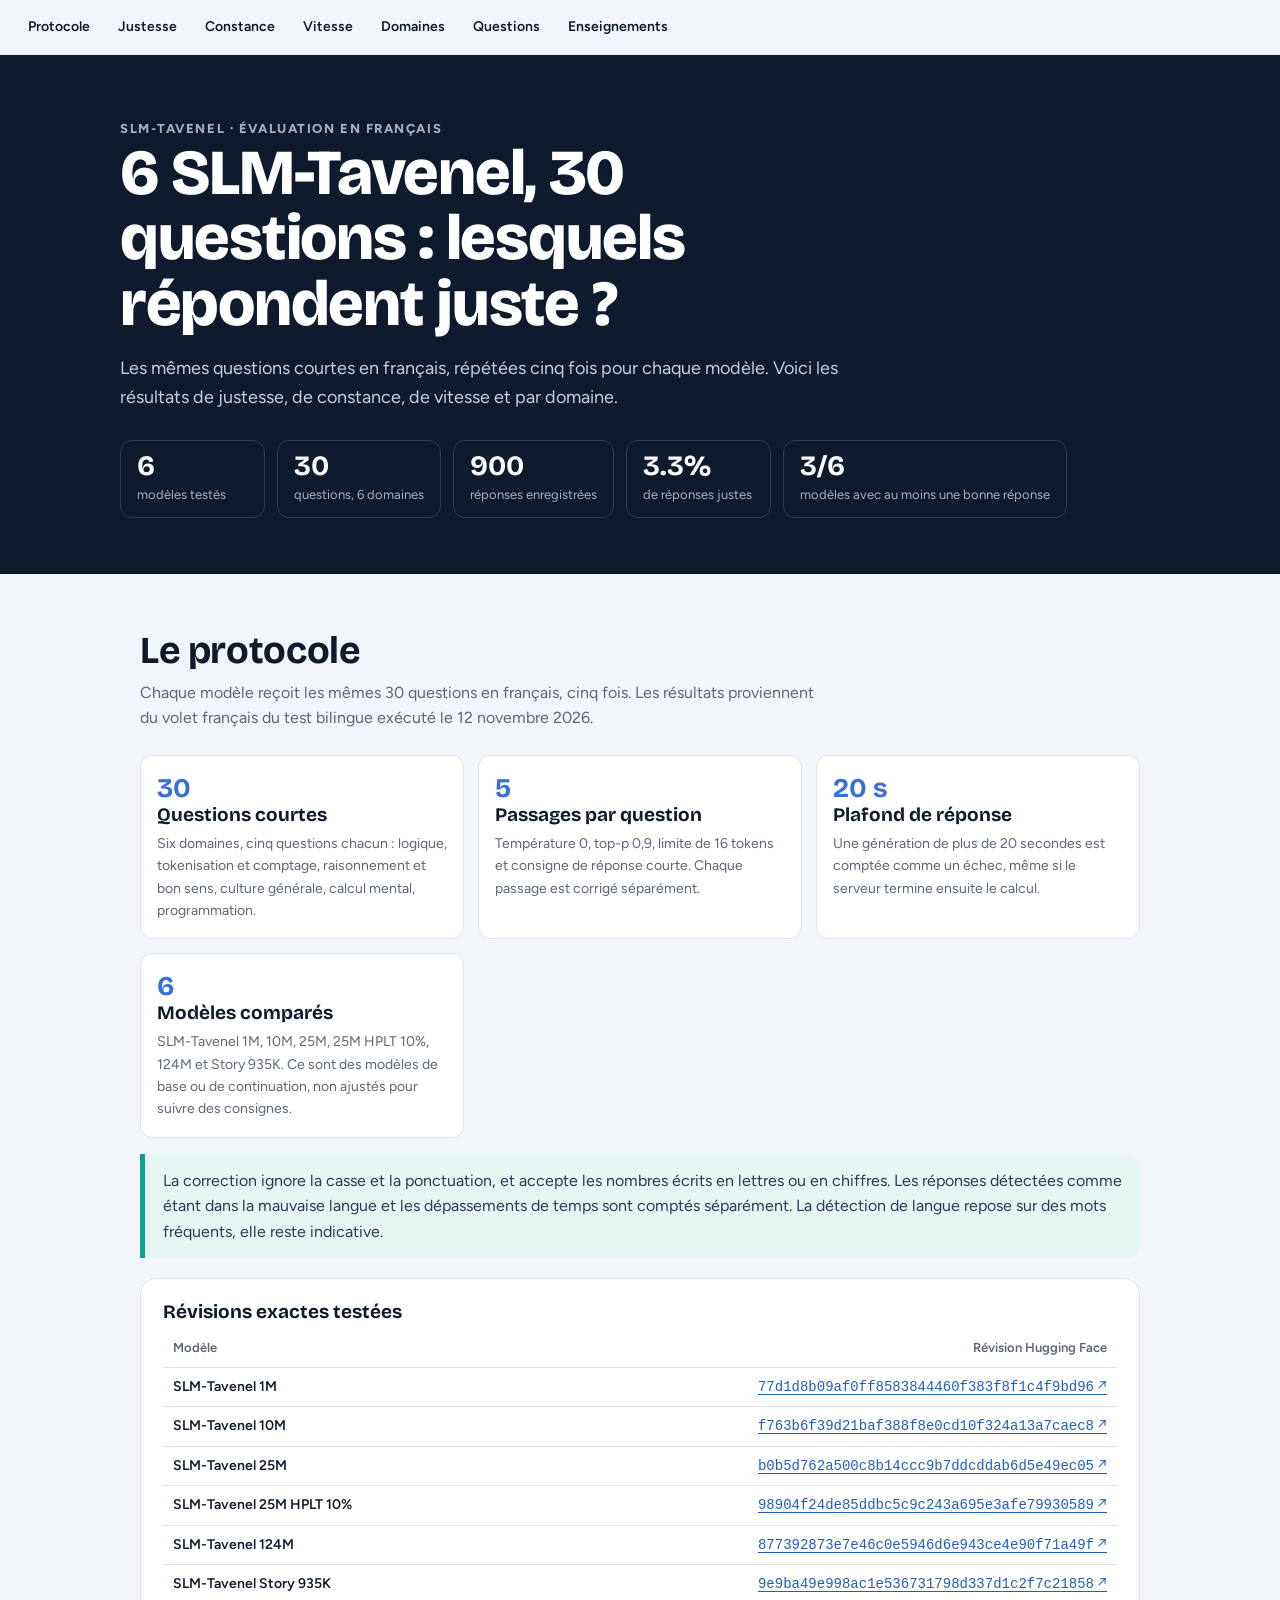
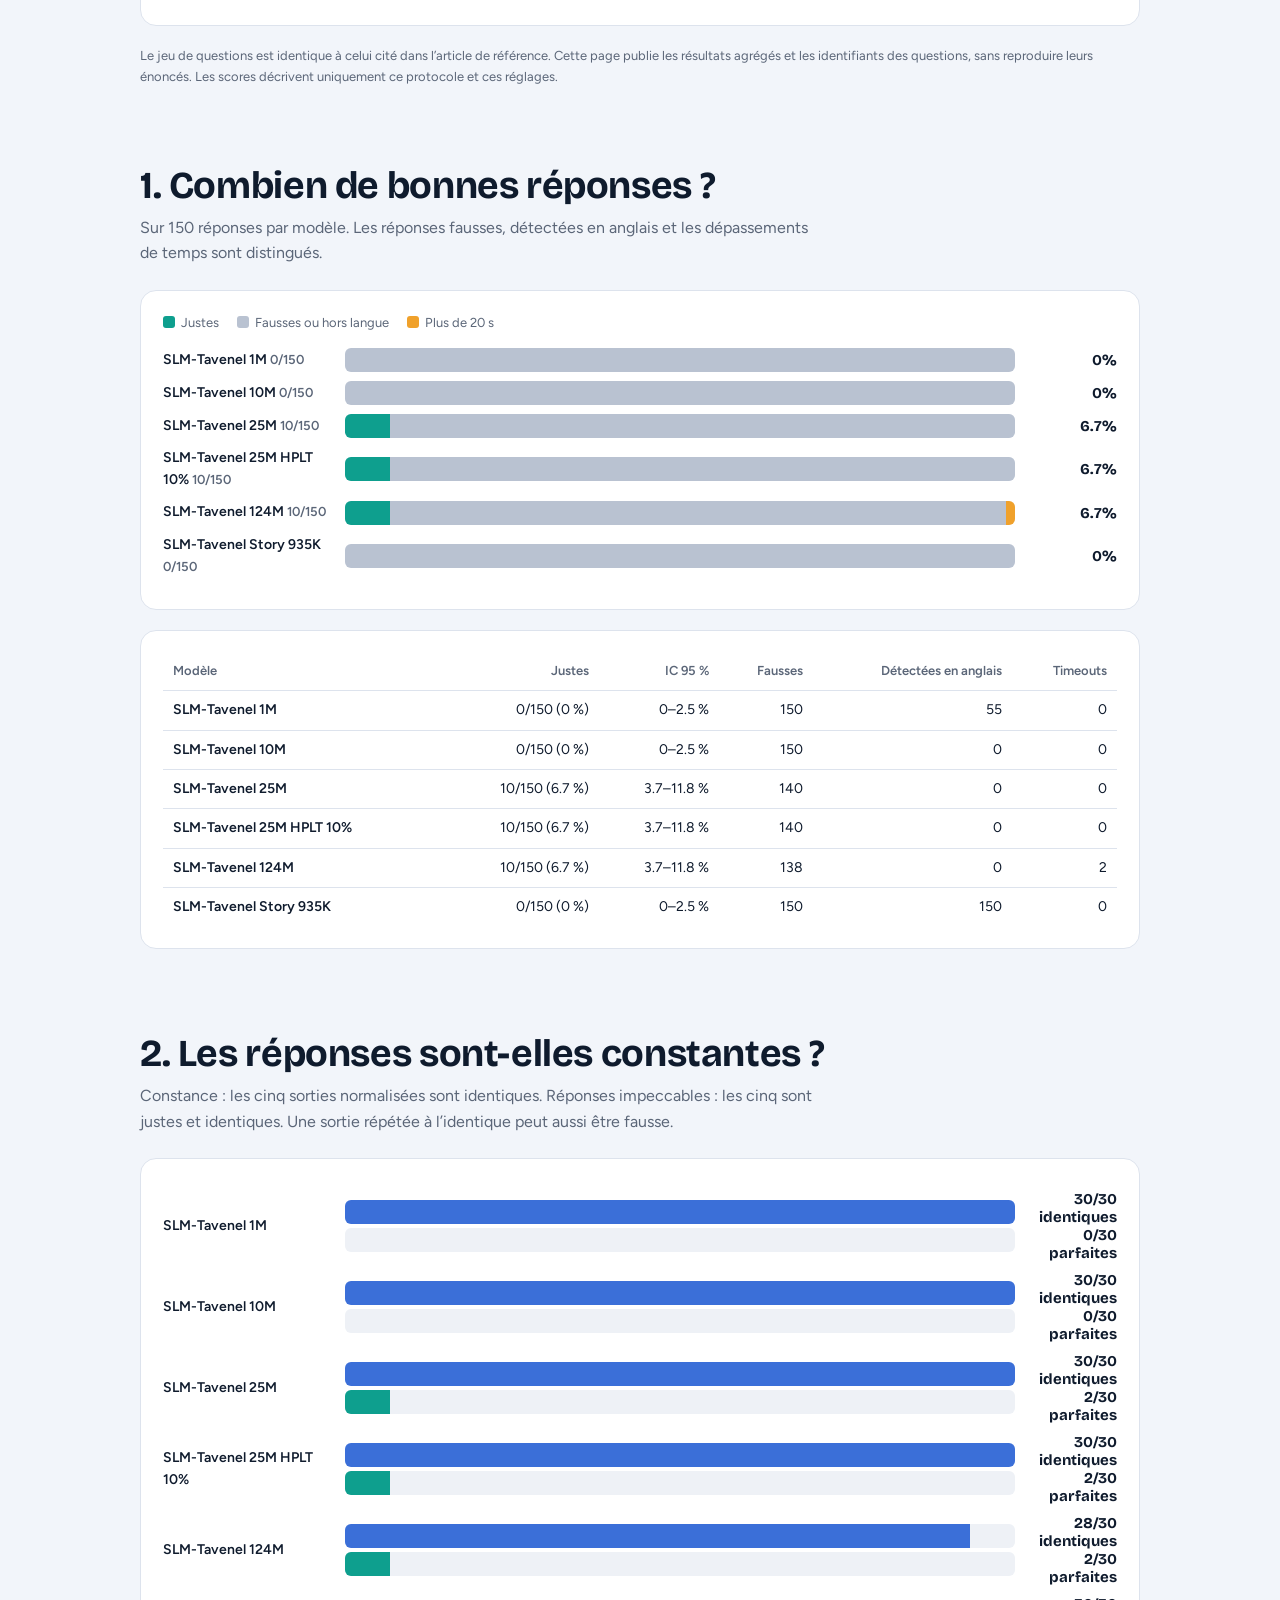
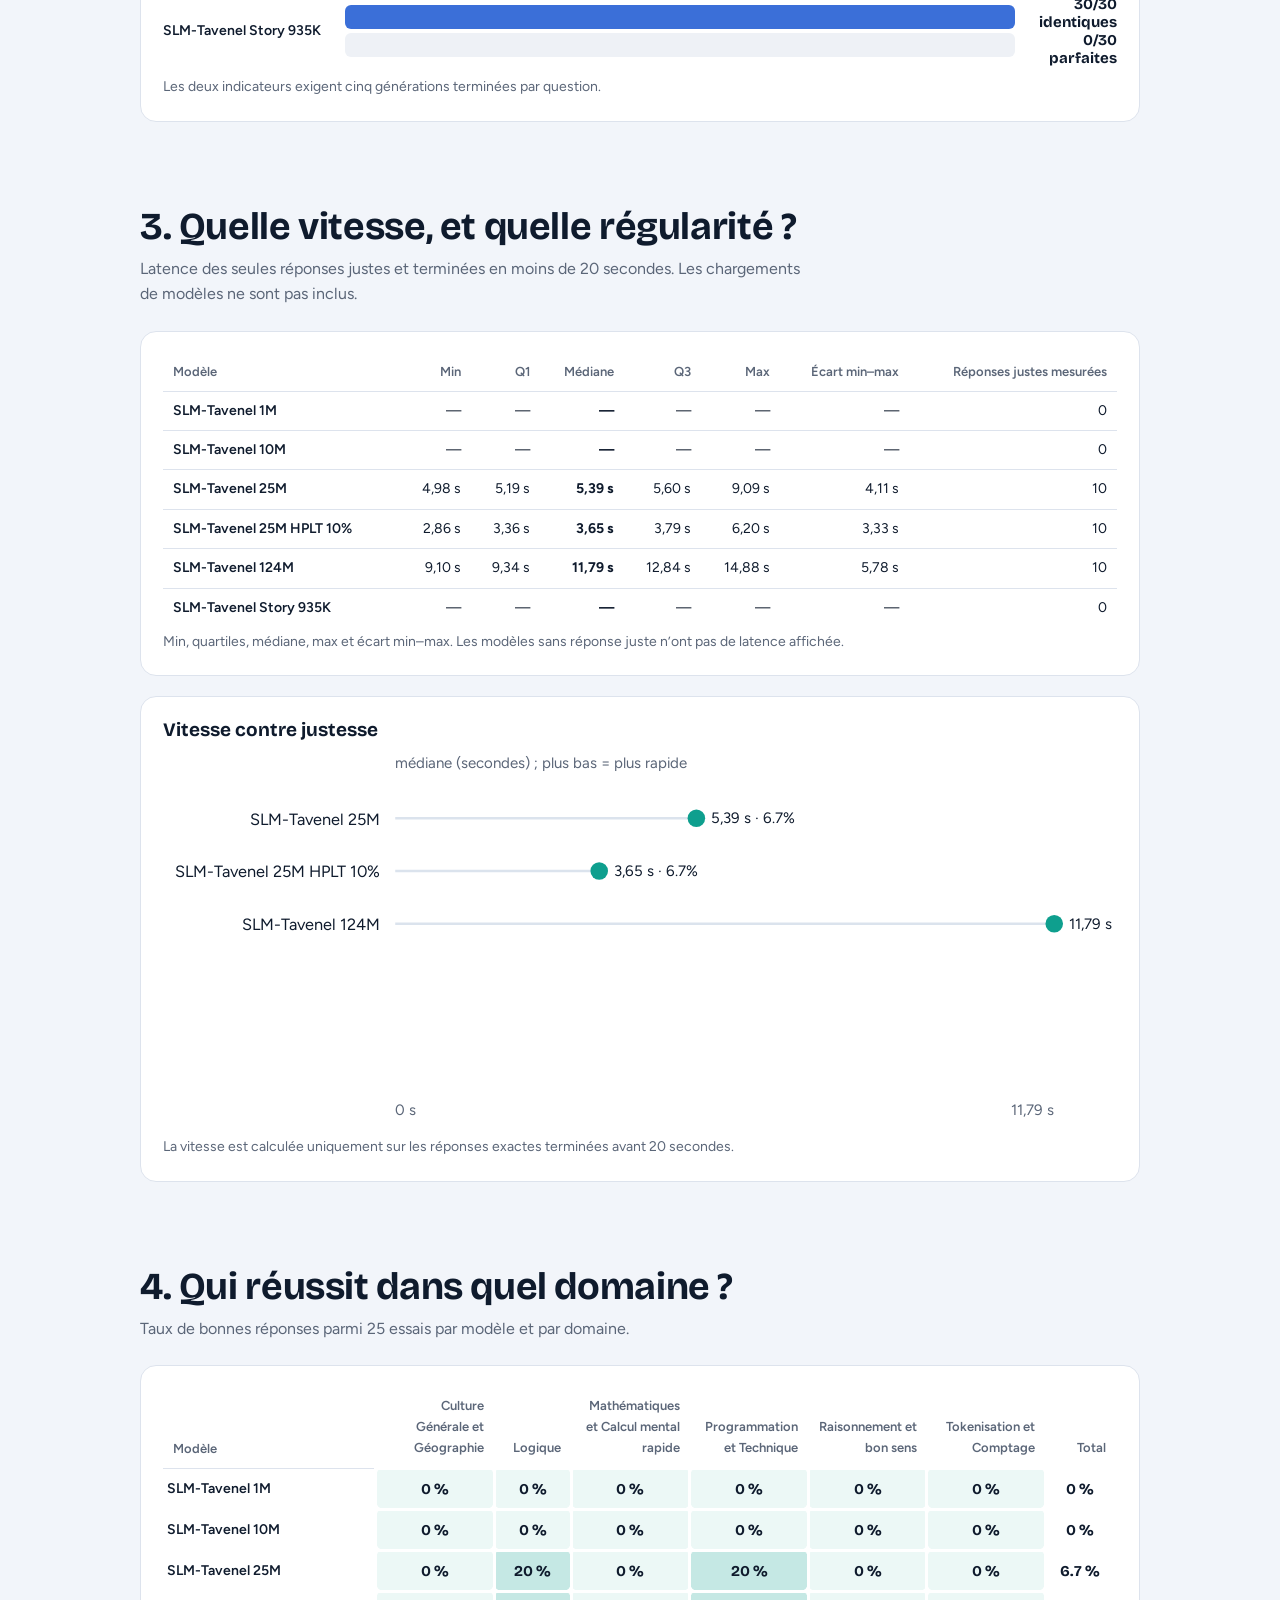
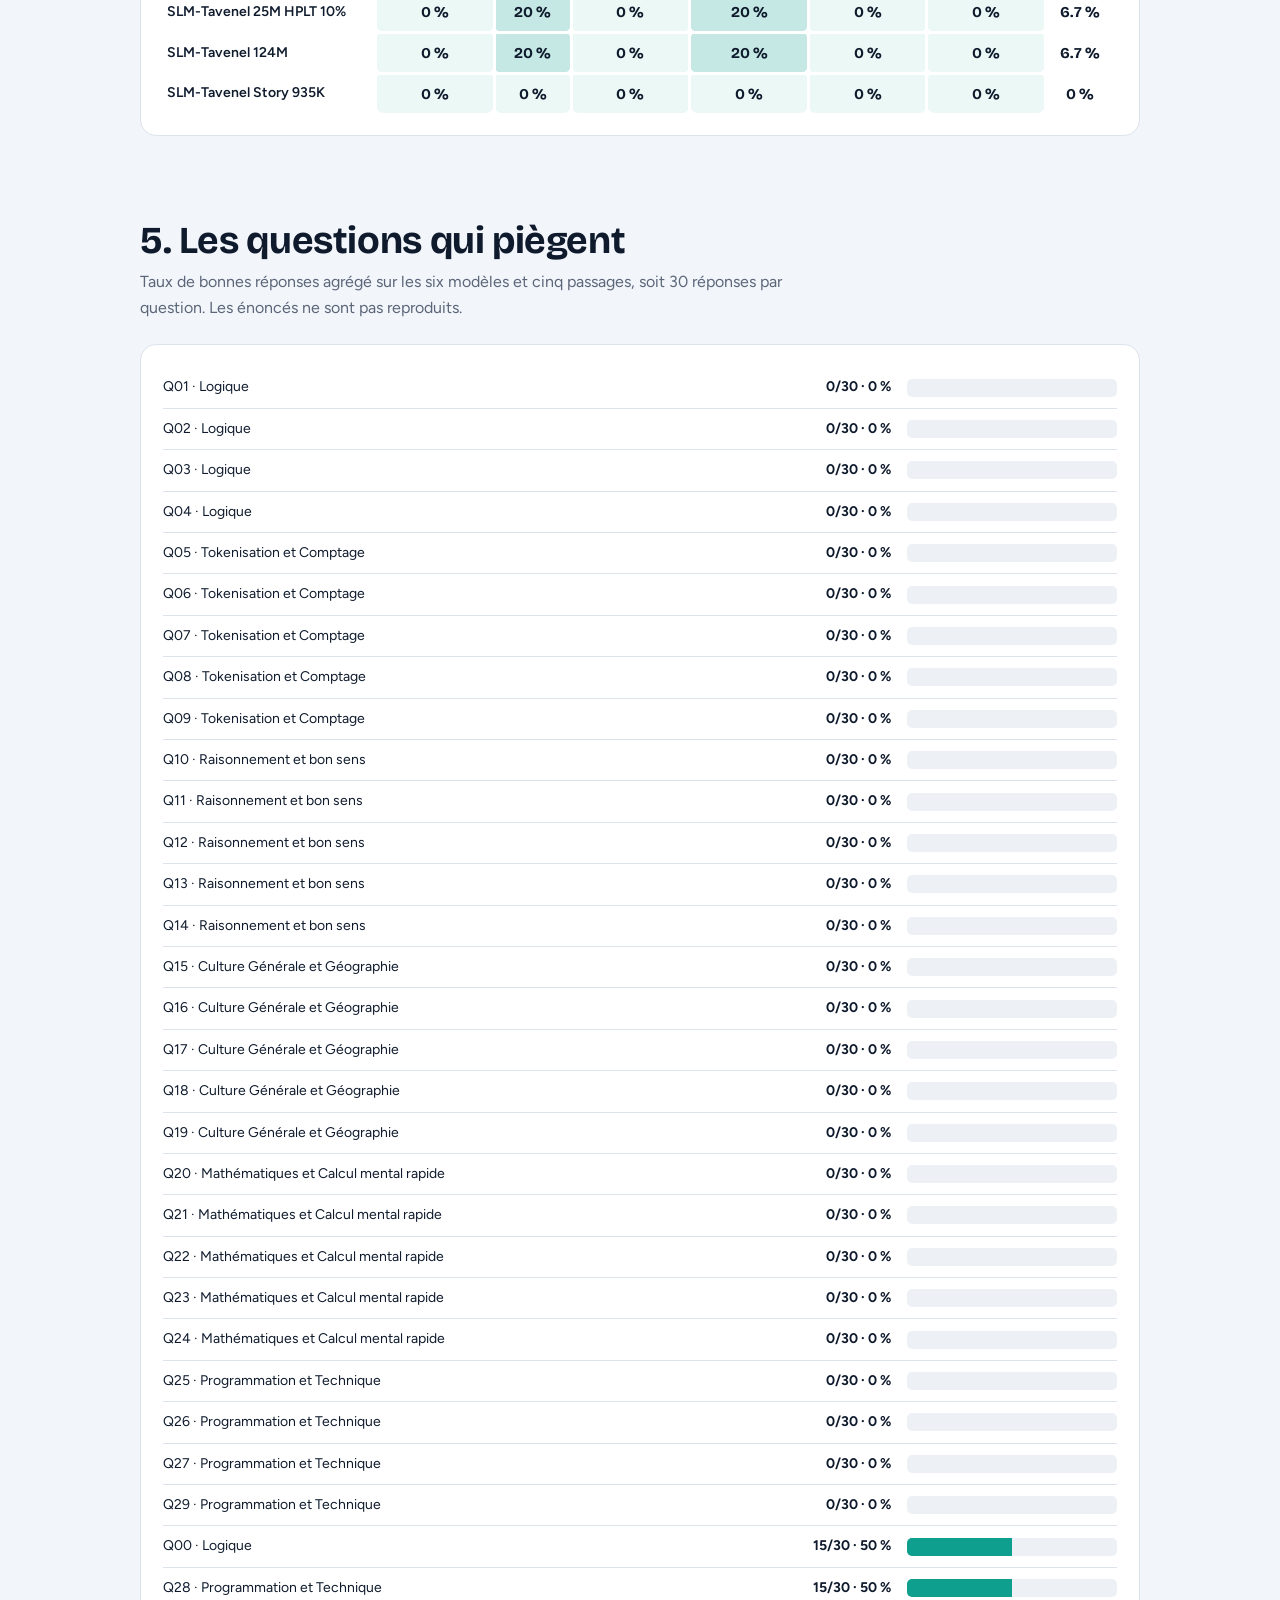
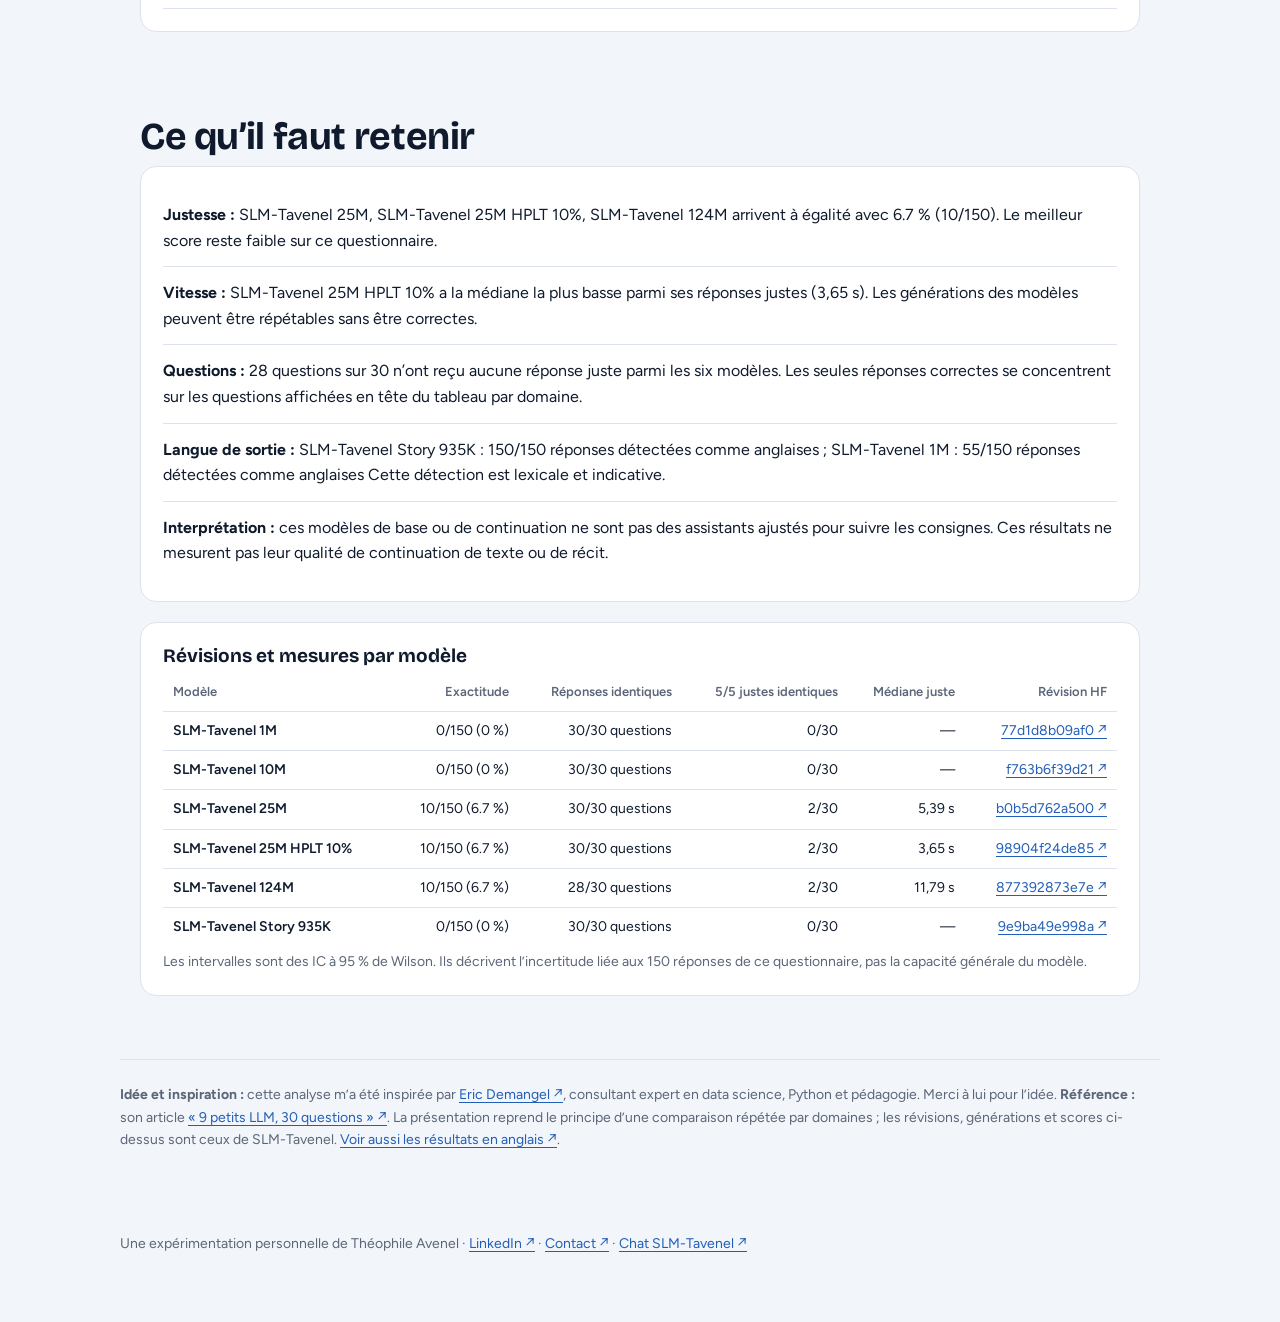
==== Analyses/LLM-locaux-2026/index.html @ f7e606be "Add French benchmark analysis for SLM-Tavenel" ====
<!doctype html>
<html lang="fr">
<head>
<meta charset="utf-8"><meta name="viewport" content="width=device-width,initial-scale=1">
<meta name="description" content="30 questions en français répétées cinq fois sur six SLM-Tavenel : justesse, constance, vitesse et domaines.">
<title>6 SLM-Tavenel, 30 questions : lesquels répondent juste ?</title>
<link rel="preconnect" href="https://fonts.googleapis.com">
<link rel="preconnect" href="https://fonts.gstatic.com" crossorigin>
<link href="https://fonts.googleapis.com/css2?family=Bricolage+Grotesque:wght@500;700;800&family=Figtree:wght@400;500;600&display=swap" rel="stylesheet">
<style>
:root{color-scheme:light;--ink:#0f1b2d;--mut:#5b6678;--bg:#f2f5fa;--card:#fff;--line:#dde3ed;--ok:#0e9f8e;--var:#3b6fd8;--en:#e8553d;--ko:#b9c2d1;--to:#f0a12b;--navy:#101d31;--pale:#e8eef6;--h:"Bricolage Grotesque","Trebuchet MS",sans-serif;--b:"Figtree","Segoe UI",Arial,sans-serif}
*{box-sizing:border-box}html{scroll-behavior:smooth;scroll-padding-top:64px}body{margin:0;background:var(--bg);color:var(--ink);font:400 16px/1.6 var(--b)}@media(prefers-reduced-motion:reduce){html{scroll-behavior:auto}}
nav{position:sticky;top:0;z-index:20;background:rgba(242,245,250,.93);backdrop-filter:blur(8px);border-bottom:1px solid var(--line);display:flex;gap:4px;padding:10px 16px;overflow-x:auto;white-space:nowrap}nav a{color:var(--ink);text-decoration:none;font-weight:600;font-size:14px;padding:6px 12px;border-radius:99px}nav a:hover,nav a:focus-visible{background:var(--ink);color:#fff;outline:none}
.w{max-width:1040px;margin:0 auto}header{background:var(--ink);color:#fff;padding:64px 20px 56px}.hero{max-width:1040px;margin:auto}.eyebrow{color:#9fb0c9;text-transform:uppercase;letter-spacing:.12em;font-size:13px;font-weight:750}h1{font:800 clamp(34px,6vw,64px)/1.02 var(--h);margin:0 0 18px;letter-spacing:-.02em;max-width:16ch}header p{max-width:60ch;color:#c5cfdf;font-size:18px;margin:0 0 28px}.facts{display:flex;flex-wrap:wrap;gap:12px}.facts article{border:1px solid #2c3d57;border-radius:12px;padding:10px 16px;min-width:145px}.facts b{font:700 28px/1.1 var(--h);display:block}.facts span{font-size:13px;color:#9fb0c9}
section{padding:56px 20px 8px}h2{font:700 clamp(26px,4vw,38px)/1.1 var(--h);margin:0 0 8px;letter-spacing:-.01em}h3{font:700 19px/1.2 var(--h);margin:0 0 6px}.lead{color:var(--mut);max-width:68ch;margin:0 0 24px}.card{background:var(--card);border:1px solid var(--line);border-radius:16px;padding:22px;margin-bottom:20px;overflow-x:auto}.grid{display:grid;grid-template-columns:repeat(auto-fit,minmax(240px,1fr));gap:14px}.step{background:var(--card);border:1px solid var(--line);border-radius:12px;padding:16px}.step p,.card p{margin:4px 0 0;color:var(--mut);font-size:14px}.num{font:700 27px var(--h);color:var(--var)}.legend{display:flex;flex-wrap:wrap;gap:6px 18px;font-size:13px;color:var(--mut);margin:0 0 14px}.sw{display:inline-block;width:12px;height:12px;border-radius:3px;margin-right:6px;vertical-align:-1px;background:currentColor}.scroll{overflow-x:auto}.row{display:grid;grid-template-columns:170px minmax(260px,1fr) 90px;gap:12px;align-items:center;margin:9px 0;min-width:550px}.name{font-weight:600;font-size:14px;overflow-wrap:anywhere}.bar{display:flex;height:24px;border-radius:6px;overflow:hidden;background:#eef1f6}.bar i{display:block;height:100%;min-width:0}.value{font:700 15px var(--h);text-align:right}.sub{font-size:13px;color:var(--mut)}table{border-collapse:collapse;width:100%;font-size:14px;min-width:560px}th,td{padding:8px 10px;text-align:right;border-bottom:1px solid var(--line)}th:first-child,td:first-child{text-align:left;font-weight:600}th{font-weight:600;color:var(--mut);font-size:13px}tbody tr:last-child td{border-bottom:0}.heat td{text-align:center;font:700 15px var(--h);border:3px solid #fff;border-radius:8px;padding:10px 4px;min-width:62px}.heat td:first-child{text-align:left;font:600 14px var(--b);border:0;min-width:165px}.heat th{white-space:normal;max-width:105px;vertical-align:bottom}.callout{border-left:5px solid var(--ok);background:#e7f6f3;padding:14px 18px;border-radius:0 12px 12px 0;color:#273b54;margin:0 0 20px}.small{font-size:13px;color:var(--mut)}.qrow{display:grid;grid-template-columns:1fr 210px;gap:6px 16px;align-items:center;padding:9px 0;border-bottom:1px solid var(--line);font-size:14px;min-width:520px}.qname{font-size:14px;display:flex;justify-content:space-between;gap:12px}.qbar{height:18px;background:#edf1f6;border-radius:5px;overflow:hidden}.qbar i{display:block;height:100%;background:var(--ok)}.finding{border-top:1px solid var(--line);padding:13px 0}.finding:first-child{border-top:0}.source{border-top:1px solid var(--line);margin-top:35px;padding:24px 0 42px;color:var(--mut);font-size:14px}a{color:#215eb7;text-underline-offset:3px}a:hover{color:#123c7d}footer{padding:40px 20px 60px;color:var(--mut);font-size:14px}
@media(max-width:560px){.w{width:100%}header{padding:45px 20px 38px}section{padding:42px 13px 8px}.facts article{min-width:130px;flex:1}.card{padding:16px}.row{grid-template-columns:120px minmax(200px,1fr) 70px}.qrow{grid-template-columns:1fr}}
</style>
</head>
<body>
<nav aria-label="Navigation de l’analyse"><a href="#protocole">Protocole</a><a href="#justesse">Justesse</a><a href="#constance">Constance</a><a href="#vitesse">Vitesse</a><a href="#domaines">Domaines</a><a href="#questions">Questions</a><a href="#lecons">Enseignements</a></nav>
<header id="cadre"><div class="hero"><div class="eyebrow">SLM-Tavenel · évaluation en français</div><h1>6 SLM-Tavenel, 30 questions : lesquels répondent juste ?</h1><p>Les mêmes questions courtes en français, répétées cinq fois pour chaque modèle. Voici les résultats de justesse, de constance, de vitesse et par domaine.</p><div class="facts" id="facts"></div></div></header>
<main class="w">
<section id="protocole"><h2>Le protocole</h2><p class="lead">Chaque modèle reçoit les mêmes 30 questions en français, cinq fois. Les résultats proviennent du volet français du test bilingue exécuté le 12 novembre 2026.</p><div class="grid">
<article class="step"><div class="num">30</div><h3>Questions courtes</h3><p>Six domaines, cinq questions chacun : logique, tokenisation et comptage, raisonnement et bon sens, culture générale, calcul mental, programmation.</p></article>
<article class="step"><div class="num">5</div><h3>Passages par question</h3><p>Température 0, top-p 0,9, limite de 16 tokens et consigne de réponse courte. Chaque passage est corrigé séparément.</p></article>
<article class="step"><div class="num">20 s</div><h3>Plafond de réponse</h3><p>Une génération de plus de 20 secondes est comptée comme un échec, même si le serveur termine ensuite le calcul.</p></article>
<article class="step"><div class="num">6</div><h3>Modèles comparés</h3><p>SLM-Tavenel 1M, 10M, 25M, 25M HPLT 10%, 124M et Story 935K. Ce sont des modèles de base ou de continuation, non ajustés pour suivre des consignes.</p></article>
</div><div class="callout" style="margin-top:16px">La correction ignore la casse et la ponctuation, et accepte les nombres écrits en lettres ou en chiffres. Les réponses détectées comme étant dans la mauvaise langue et les dépassements de temps sont comptés séparément. La détection de langue repose sur des mots fréquents, elle reste indicative.</div><div class="card scroll"><h3>Révisions exactes testées</h3><table id="revisions"></table></div><p class="small">Le jeu de questions est identique à celui cité dans l’article de référence. Cette page publie les résultats agrégés et les identifiants des questions, sans reproduire leurs énoncés. Les scores décrivent uniquement ce protocole et ces réglages.</p></section>
<section id="justesse"><h2>1. Combien de bonnes réponses ?</h2><p class="lead">Sur 150 réponses par modèle. Les réponses fausses, détectées en anglais et les dépassements de temps sont distingués.</p><div class="card"><div class="legend"><span><i class="sw" style="color:var(--ok)"></i>Justes</span><span><i class="sw" style="color:var(--ko)"></i>Fausses ou hors langue</span><span><i class="sw" style="color:var(--to)"></i>Plus de 20 s</span></div><div id="accuracy"></div></div><div class="card scroll"><table id="accuracy-table"></table></div></section>
<section id="constance"><h2>2. Les réponses sont-elles constantes ?</h2><p class="lead">Constance : les cinq sorties normalisées sont identiques. Réponses impeccables : les cinq sont justes et identiques. Une sortie répétée à l’identique peut aussi être fausse.</p><div class="card"><div id="consistency"></div></div></section>
<section id="vitesse"><h2>3. Quelle vitesse, et quelle régularité ?</h2><p class="lead">Latence des seules réponses justes et terminées en moins de 20 secondes. Les chargements de modèles ne sont pas inclus.</p><div class="card scroll"><table id="speed-table"></table><p class="small">Min, quartiles, médiane, max et écart min–max. Les modèles sans réponse juste n’ont pas de latence affichée.</p></div><div class="card"><h3>Vitesse contre justesse</h3><div id="scatter" class="scroll"></div></div></section>
<section id="domaines"><h2>4. Qui réussit dans quel domaine ?</h2><p class="lead">Taux de bonnes réponses parmi 25 essais par modèle et par domaine.</p><div class="card scroll" id="domains"></div></section>
<section id="questions"><h2>5. Les questions qui piègent</h2><p class="lead">Taux de bonnes réponses agrégé sur les six modèles et cinq passages, soit 30 réponses par question. Les énoncés ne sont pas reproduits.</p><div class="card" id="question-bars"></div></section>
<section id="lecons"><h2>Ce qu’il faut retenir</h2><div class="card" id="findings"></div><div class="card scroll"><h3>Révisions et mesures par modèle</h3><table id="model-summary"></table><p class="small">Les intervalles sont des IC à 95 % de Wilson. Ils décrivent l’incertitude liée aux 150 réponses de ce questionnaire, pas la capacité générale du modèle.</p></div></section>
<div class="source"><strong>Idée et inspiration :</strong> cette analyse m’a été inspirée par <a href="https://www.linkedin.com/in/eric2mangel/" target="_blank" rel="noopener noreferrer">Eric Demangel ↗</a>, consultant expert en data science, Python et pédagogie. Merci à lui pour l’idée. <strong>Référence :</strong> son article <a href="https://eric2mangel.github.io/Analyses/LLM-locaux-2026/" target="_blank" rel="noopener noreferrer">« 9 petits LLM, 30 questions » ↗</a>. La présentation reprend le principe d’une comparaison répétée par domaines ; les révisions, générations et scores ci-dessus sont ceux de SLM-Tavenel. <a href="../LLM-locaux-2026-anglais/">Voir aussi les résultats en anglais ↗</a>.</div>
</main>
<footer><div class="w">Une expérimentation personnelle de Théophile Avenel · <a href="https://www.linkedin.com/in/theophile-avenel/">LinkedIn ↗</a> · <a href="mailto:slm-tavenel-tech@proton.me">Contact ↗</a> · <a href="https://slm.tavenel.tech/">Chat SLM-Tavenel ↗</a></div></footer>
<script id="results-data" type="application/json">{"date":"2026-11-12","questions":30,"repetitions":5,"responses":900,"accuracy":3.3,"temperature":0,"top_p":0.9,"max_tokens":16,"timeout_seconds":20,"models":[{"repo":"athenista/slm-tavenel-1m","label":"SLM-Tavenel 1M","revision":"77d1d8b09af0ff8583844460f383f8f1c4f9bd96","n":150,"correct":0,"accuracy":0.0,"ci":[0,2.5],"wrong":150,"timeouts":0,"wrong_language":55,"same":30,"perfect":0,"latency":{"min":null,"q1":null,"median":null,"q3":null,"max":null,"spread":null,"n":0},"domains":{"Culture Générale et Géographie":{"correct":0,"total":25,"percent":0.0},"Logique":{"correct":0,"total":25,"percent":0.0},"Mathématiques et Calcul mental rapide":{"correct":0,"total":25,"percent":0.0},"Programmation et Technique":{"correct":0,"total":25,"percent":0.0},"Raisonnement et bon sens":{"correct":0,"total":25,"percent":0.0},"Tokenisation et Comptage":{"correct":0,"total":25,"percent":0.0}}},{"repo":"athenista/slm-tavenel-10m","label":"SLM-Tavenel 10M","revision":"f763b6f39d21baf388f8e0cd10f324a13a7caec8","n":150,"correct":0,"accuracy":0.0,"ci":[0,2.5],"wrong":150,"timeouts":0,"wrong_language":0,"same":30,"perfect":0,"latency":{"min":null,"q1":null,"median":null,"q3":null,"max":null,"spread":null,"n":0},"domains":{"Culture Générale et Géographie":{"correct":0,"total":25,"percent":0.0},"Logique":{"correct":0,"total":25,"percent":0.0},"Mathématiques et Calcul mental rapide":{"correct":0,"total":25,"percent":0.0},"Programmation et Technique":{"correct":0,"total":25,"percent":0.0},"Raisonnement et bon sens":{"correct":0,"total":25,"percent":0.0},"Tokenisation et Comptage":{"correct":0,"total":25,"percent":0.0}}},{"repo":"athenista/slm-tavenel-25m","label":"SLM-Tavenel 25M","revision":"b0b5d762a500c8b14ccc9b7ddcddab6d5e49ec05","n":150,"correct":10,"accuracy":6.7,"ci":[3.7,11.8],"wrong":140,"timeouts":0,"wrong_language":0,"same":30,"perfect":2,"latency":{"min":4.979,"q1":5.189,"median":5.39,"q3":5.604,"max":9.087,"spread":4.108,"n":10},"domains":{"Culture Générale et Géographie":{"correct":0,"total":25,"percent":0.0},"Logique":{"correct":5,"total":25,"percent":20.0},"Mathématiques et Calcul mental rapide":{"correct":0,"total":25,"percent":0.0},"Programmation et Technique":{"correct":5,"total":25,"percent":20.0},"Raisonnement et bon sens":{"correct":0,"total":25,"percent":0.0},"Tokenisation et Comptage":{"correct":0,"total":25,"percent":0.0}}},{"repo":"athenista/slm-tavenel-25m-hplt-10pct","label":"SLM-Tavenel 25M HPLT 10%","revision":"98904f24de85ddbc5c9c243a695e3afe79930589","n":150,"correct":10,"accuracy":6.7,"ci":[3.7,11.8],"wrong":140,"timeouts":0,"wrong_language":0,"same":30,"perfect":2,"latency":{"min":2.864,"q1":3.359,"median":3.651,"q3":3.794,"max":6.195,"spread":3.331,"n":10},"domains":{"Culture Générale et Géographie":{"correct":0,"total":25,"percent":0.0},"Logique":{"correct":5,"total":25,"percent":20.0},"Mathématiques et Calcul mental rapide":{"correct":0,"total":25,"percent":0.0},"Programmation et Technique":{"correct":5,"total":25,"percent":20.0},"Raisonnement et bon sens":{"correct":0,"total":25,"percent":0.0},"Tokenisation et Comptage":{"correct":0,"total":25,"percent":0.0}}},{"repo":"athenista/slm-tavenel-124m","label":"SLM-Tavenel 124M","revision":"877392873e7e46c0e5946d6e943ce4e90f71a49f","n":150,"correct":10,"accuracy":6.7,"ci":[3.7,11.8],"wrong":138,"timeouts":2,"wrong_language":0,"same":28,"perfect":2,"latency":{"min":9.1,"q1":9.342,"median":11.795,"q3":12.844,"max":14.884,"spread":5.784,"n":10},"domains":{"Culture Générale et Géographie":{"correct":0,"total":25,"percent":0.0},"Logique":{"correct":5,"total":25,"percent":20.0},"Mathématiques et Calcul mental rapide":{"correct":0,"total":25,"percent":0.0},"Programmation et Technique":{"correct":5,"total":25,"percent":20.0},"Raisonnement et bon sens":{"correct":0,"total":25,"percent":0.0},"Tokenisation et Comptage":{"correct":0,"total":25,"percent":0.0}}},{"repo":"athenista/slm-tavenel-story-935k","label":"SLM-Tavenel Story 935K","revision":"9e9ba49e998ac1e536731798d337d1c2f7c21858","n":150,"correct":0,"accuracy":0.0,"ci":[0,2.5],"wrong":150,"timeouts":0,"wrong_language":150,"same":30,"perfect":0,"latency":{"min":null,"q1":null,"median":null,"q3":null,"max":null,"spread":null,"n":0},"domains":{"Culture Générale et Géographie":{"correct":0,"total":25,"percent":0.0},"Logique":{"correct":0,"total":25,"percent":0.0},"Mathématiques et Calcul mental rapide":{"correct":0,"total":25,"percent":0.0},"Programmation et Technique":{"correct":0,"total":25,"percent":0.0},"Raisonnement et bon sens":{"correct":0,"total":25,"percent":0.0},"Tokenisation et Comptage":{"correct":0,"total":25,"percent":0.0}}}],"questions_data":[{"id":0,"domain":"Logique","correct":15,"total":30,"percent":50.0},{"id":1,"domain":"Logique","correct":0,"total":30,"percent":0.0},{"id":2,"domain":"Logique","correct":0,"total":30,"percent":0.0},{"id":3,"domain":"Logique","correct":0,"total":30,"percent":0.0},{"id":4,"domain":"Logique","correct":0,"total":30,"percent":0.0},{"id":5,"domain":"Tokenisation et Comptage","correct":0,"total":30,"percent":0.0},{"id":6,"domain":"Tokenisation et Comptage","correct":0,"total":30,"percent":0.0},{"id":7,"domain":"Tokenisation et Comptage","correct":0,"total":30,"percent":0.0},{"id":8,"domain":"Tokenisation et Comptage","correct":0,"total":30,"percent":0.0},{"id":9,"domain":"Tokenisation et Comptage","correct":0,"total":30,"percent":0.0},{"id":10,"domain":"Raisonnement et bon sens","correct":0,"total":30,"percent":0.0},{"id":11,"domain":"Raisonnement et bon sens","correct":0,"total":30,"percent":0.0},{"id":12,"domain":"Raisonnement et bon sens","correct":0,"total":30,"percent":0.0},{"id":13,"domain":"Raisonnement et bon sens","correct":0,"total":30,"percent":0.0},{"id":14,"domain":"Raisonnement et bon sens","correct":0,"total":30,"percent":0.0},{"id":15,"domain":"Culture Générale et Géographie","correct":0,"total":30,"percent":0.0},{"id":16,"domain":"Culture Générale et Géographie","correct":0,"total":30,"percent":0.0},{"id":17,"domain":"Culture Générale et Géographie","correct":0,"total":30,"percent":0.0},{"id":18,"domain":"Culture Générale et Géographie","correct":0,"total":30,"percent":0.0},{"id":19,"domain":"Culture Générale et Géographie","correct":0,"total":30,"percent":0.0},{"id":20,"domain":"Mathématiques et Calcul mental rapide","correct":0,"total":30,"percent":0.0},{"id":21,"domain":"Mathématiques et Calcul mental rapide","correct":0,"total":30,"percent":0.0},{"id":22,"domain":"Mathématiques et Calcul mental rapide","correct":0,"total":30,"percent":0.0},{"id":23,"domain":"Mathématiques et Calcul mental rapide","correct":0,"total":30,"percent":0.0},{"id":24,"domain":"Mathématiques et Calcul mental rapide","correct":0,"total":30,"percent":0.0},{"id":25,"domain":"Programmation et Technique","correct":0,"total":30,"percent":0.0},{"id":26,"domain":"Programmation et Technique","correct":0,"total":30,"percent":0.0},{"id":27,"domain":"Programmation et Technique","correct":0,"total":30,"percent":0.0},{"id":28,"domain":"Programmation et Technique","correct":15,"total":30,"percent":50.0},{"id":29,"domain":"Programmation et Technique","correct":0,"total":30,"percent":0.0}]}</script>
<script>
(()=>{
const D=JSON.parse(document.getElementById('results-data').textContent), M=D.models;
const esc=s=>String(s).replace(/[&<>"']/g,c=>({'&':'&amp;','<':'&lt;','>':'&gt;','"':'&quot;',"'":'&#39;'}[c]));
const fmt=x=>x==null?'—':Number(x).toFixed(2).replace('.',',')+' s';
document.getElementById('facts').innerHTML=`<article><b>${M.length}</b><span>modèles testés</span></article><article><b>${D.questions}</b><span>questions, 6 domaines</span></article><article><b>${D.responses.toLocaleString('fr-FR')}</b><span>réponses enregistrées</span></article><article><b>${D.accuracy}%</b><span>de réponses justes</span></article><article><b>${M.filter(m=>m.correct>0).length}/${M.length}</b><span>modèles avec au moins une bonne réponse</span></article>`;
document.getElementById('revisions').innerHTML=`<thead><tr><th>Modèle</th><th>Révision Hugging Face</th></tr></thead><tbody>${M.map(m=>`<tr><td>${esc(m.label)}</td><td><a href="https://huggingface.co/${m.repo}/tree/${m.revision}" target="_blank" rel="noopener noreferrer"><code>${m.revision}</code> ↗</a></td></tr>`).join('')}</tbody>`;
const bar=(value,color)=>`<i style="background:${color};width:${Math.min(100,Math.max(0,value))}%"></i>`;
document.getElementById('accuracy').innerHTML=M.map(m=>`<div class="row"><span class="name">${esc(m.label)} <small class="sub">${m.correct}/${m.n}</small></span><div class="bar" title="${m.correct} bonnes réponses, ${m.timeouts} dépassements">${bar(100*m.correct/m.n,'var(--ok)')}${bar(100*m.wrong/m.n,'var(--ko)')}${bar(100*m.timeouts/m.n,'var(--to)')}</div><span class="value">${m.accuracy}%</span></div>`).join('');
document.getElementById('accuracy-table').innerHTML=`<thead><tr><th>Modèle</th><th>Justes</th><th>IC 95 %</th><th>Fausses</th><th>Détectées en anglais</th><th>Timeouts</th></tr></thead><tbody>${M.map(m=>`<tr><td>${esc(m.label)}</td><td>${m.correct}/${m.n} (${m.accuracy} %)</td><td>${m.ci[0]}–${m.ci[1]} %</td><td>${m.wrong}</td><td>${m.wrong_language}</td><td>${m.timeouts}</td></tr>`).join('')}</tbody>`;
document.getElementById('consistency').innerHTML=M.map(m=>`<div class="row"><span class="name">${esc(m.label)}</span><div><div class="bar" title="Même sortie cinq fois pour ${m.same}/30 questions">${bar(100*m.same/30,'var(--var)')}</div><div class="bar" style="margin-top:4px" title="Cinq réponses justes et identiques pour ${m.perfect}/30 questions">${bar(100*m.perfect/30,'var(--ok)')}</div></div><span class="value">${m.same}/30 identiques<br>${m.perfect}/30 parfaites</span></div>`).join('')+`<p class="small">Les deux indicateurs exigent cinq générations terminées par question.</p>`;
document.getElementById('speed-table').innerHTML=`<thead><tr><th>Modèle</th><th>Min</th><th>Q1</th><th>Médiane</th><th>Q3</th><th>Max</th><th>Écart min–max</th><th>Réponses justes mesurées</th></tr></thead><tbody>${M.map(m=>`<tr><td>${esc(m.label)}</td><td>${fmt(m.latency.min)}</td><td>${fmt(m.latency.q1)}</td><td><b>${fmt(m.latency.median)}</b></td><td>${fmt(m.latency.q3)}</td><td>${fmt(m.latency.max)}</td><td>${fmt(m.latency.spread)}</td><td>${m.latency.n}</td></tr>`).join('')}</tbody>`;
const plotted=M.filter(m=>m.latency.median!=null), maxT=Math.max(1,...plotted.map(m=>m.latency.median)), W=760,H=300,L=185,R=50,T=20,B=36;
document.getElementById('scatter').innerHTML=`<svg viewBox="0 0 ${W} ${H}" role="img" aria-label="Temps médian des réponses justes par modèle"><text x="${L}" y="16" font-size="12" fill="#5b6678">médiane (secondes) ; plus bas = plus rapide</text>${plotted.map((m,i)=>{const y=T+36+i*42,x=L+(W-L-R)*m.latency.median/maxT;return `<text x="${L-12}" y="${y+5}" text-anchor="end" font-size="13" fill="#0f1b2d">${esc(m.label)}</text><line x1="${L}" y1="${y}" x2="${x}" y2="${y}" stroke="#dbe3ed" stroke-width="2"/><circle cx="${x}" cy="${y}" r="7" fill="#0e9f8e"><title>${esc(m.label)} : ${fmt(m.latency.median)}, ${m.accuracy}% justes</title></circle><text x="${x+12}" y="${y+4}" font-size="12" fill="#0f1b2d">${fmt(m.latency.median)} · ${m.accuracy}%</text>`}).join('')}<text x="${L}" y="${H-8}" font-size="12" fill="#5b6678">0 s</text><text x="${W-R}" y="${H-8}" text-anchor="end" font-size="12" fill="#5b6678">${fmt(maxT)}</text></svg><p class="small">La vitesse est calculée uniquement sur les réponses exactes terminées avant 20 secondes.</p>`;
const domains=[...new Set(M.flatMap(m=>Object.keys(m.domains)))];
document.getElementById('domains').innerHTML=`<table class="heat"><thead><tr><th>Modèle</th>${domains.map(d=>`<th>${esc(d)}</th>`).join('')}<th>Total</th></tr></thead><tbody>${M.map(m=>`<tr><td>${esc(m.label)}</td>${domains.map(d=>{const x=m.domains[d],p=x.percent;const a=.08+.82*p/100;return `<td style="background:rgba(14,159,142,${a.toFixed(2)});color:${p>55?'#fff':'#0f1b2d'}">${p.toFixed(0)} %</td>`}).join('')}<td>${m.accuracy} %</td></tr>`).join('')}</tbody></table>`;
document.getElementById('question-bars').innerHTML=D.questions_data.slice().sort((a,b)=>a.percent-b.percent||a.id-b.id).map(q=>`<div class="qrow"><span class="qname"><span>Q${String(q.id).padStart(2,'0')} · ${esc(q.domain)}</span><b>${q.correct}/${q.total} · ${q.percent.toFixed(0)} %</b></span><div class="qbar" title="${q.correct}/${q.total}">${bar(q.percent,'var(--ok)')}</div></div>`).join('');
const best=Math.max(...M.map(m=>m.accuracy)), winners=M.filter(m=>m.accuracy===best), fastest=plotted.slice().sort((a,b)=>a.latency.median-b.latency.median)[0], hardest=D.questions_data.filter(q=>q.correct===0).length, langs=M.filter(m=>m.wrong_language>0).sort((a,b)=>b.wrong_language-a.wrong_language);
document.getElementById('findings').innerHTML=`<div class="finding"><b>Justesse :</b> ${winners.map(m=>esc(m.label)).join(', ')} arrivent à égalité avec ${best} % (10/150). Le meilleur score reste faible sur ce questionnaire.</div><div class="finding"><b>Vitesse :</b> ${fastest?`${esc(fastest.label)} a la médiane la plus basse parmi ses réponses justes (${fmt(fastest.latency.median)}).`: 'pas de latence mesurable.'} Les générations des modèles peuvent être répétables sans être correctes.</div><div class="finding"><b>Questions :</b> ${hardest} questions sur ${D.questions} n’ont reçu aucune réponse juste parmi les six modèles. Les seules réponses correctes se concentrent sur les questions affichées en tête du tableau par domaine.</div><div class="finding"><b>Langue de sortie :</b> ${langs.length?langs.map(m=>`${esc(m.label)} : ${m.wrong_language}/150 réponses détectées comme anglaises`).join(' ; '):'aucune sortie détectée en anglais.'} Cette détection est lexicale et indicative.</div><div class="finding"><b>Interprétation :</b> ces modèles de base ou de continuation ne sont pas des assistants ajustés pour suivre les consignes. Ces résultats ne mesurent pas leur qualité de continuation de texte ou de récit.</div>`;
document.getElementById('model-summary').innerHTML=`<thead><tr><th>Modèle</th><th>Exactitude</th><th>Réponses identiques</th><th>5/5 justes identiques</th><th>Médiane juste</th><th>Révision HF</th></tr></thead><tbody>${M.map(m=>`<tr><td>${esc(m.label)}</td><td>${m.correct}/${m.n} (${m.accuracy} %)</td><td>${m.same}/30 questions</td><td>${m.perfect}/30</td><td>${fmt(m.latency.median)}</td><td><a href="https://huggingface.co/${m.repo}/tree/${m.revision}" target="_blank" rel="noopener noreferrer">${m.revision.slice(0,12)} ↗</a></td></tr>`).join('')}</tbody>`;
})();
</script>
</body></html>
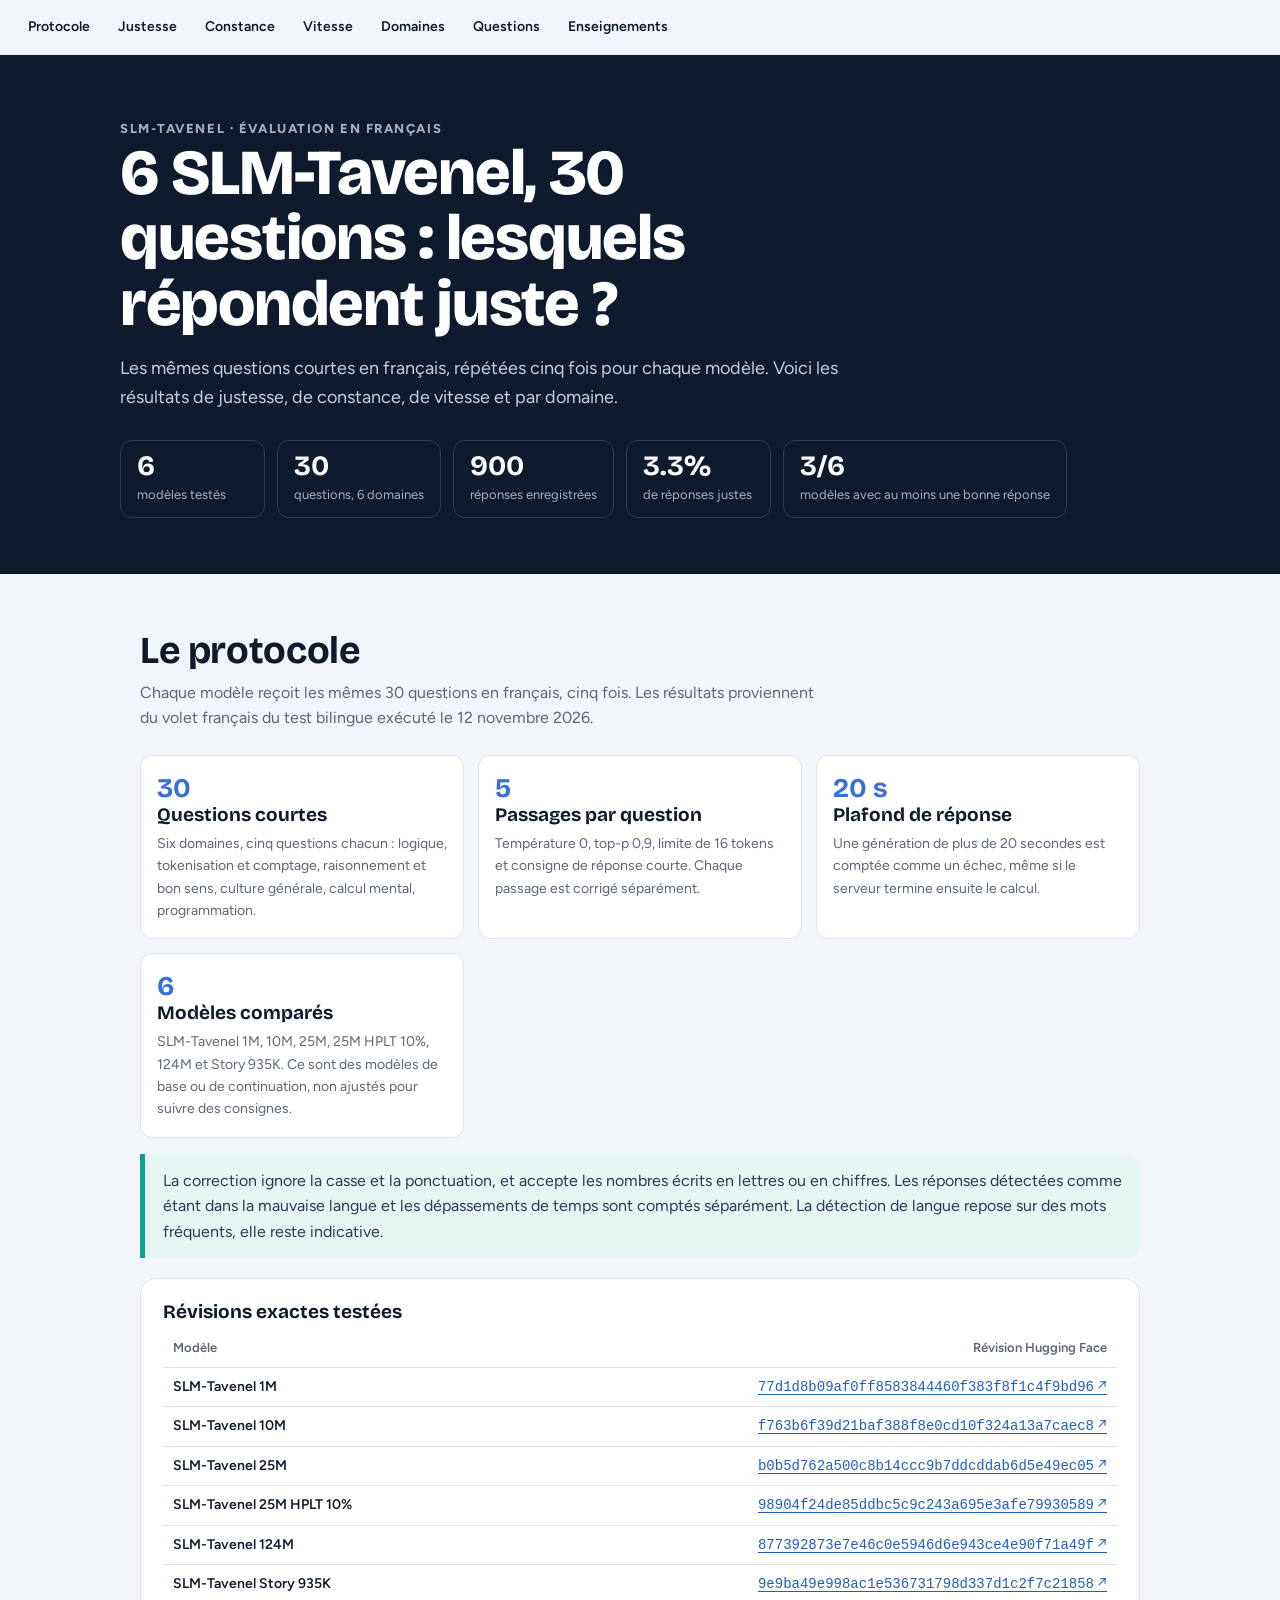
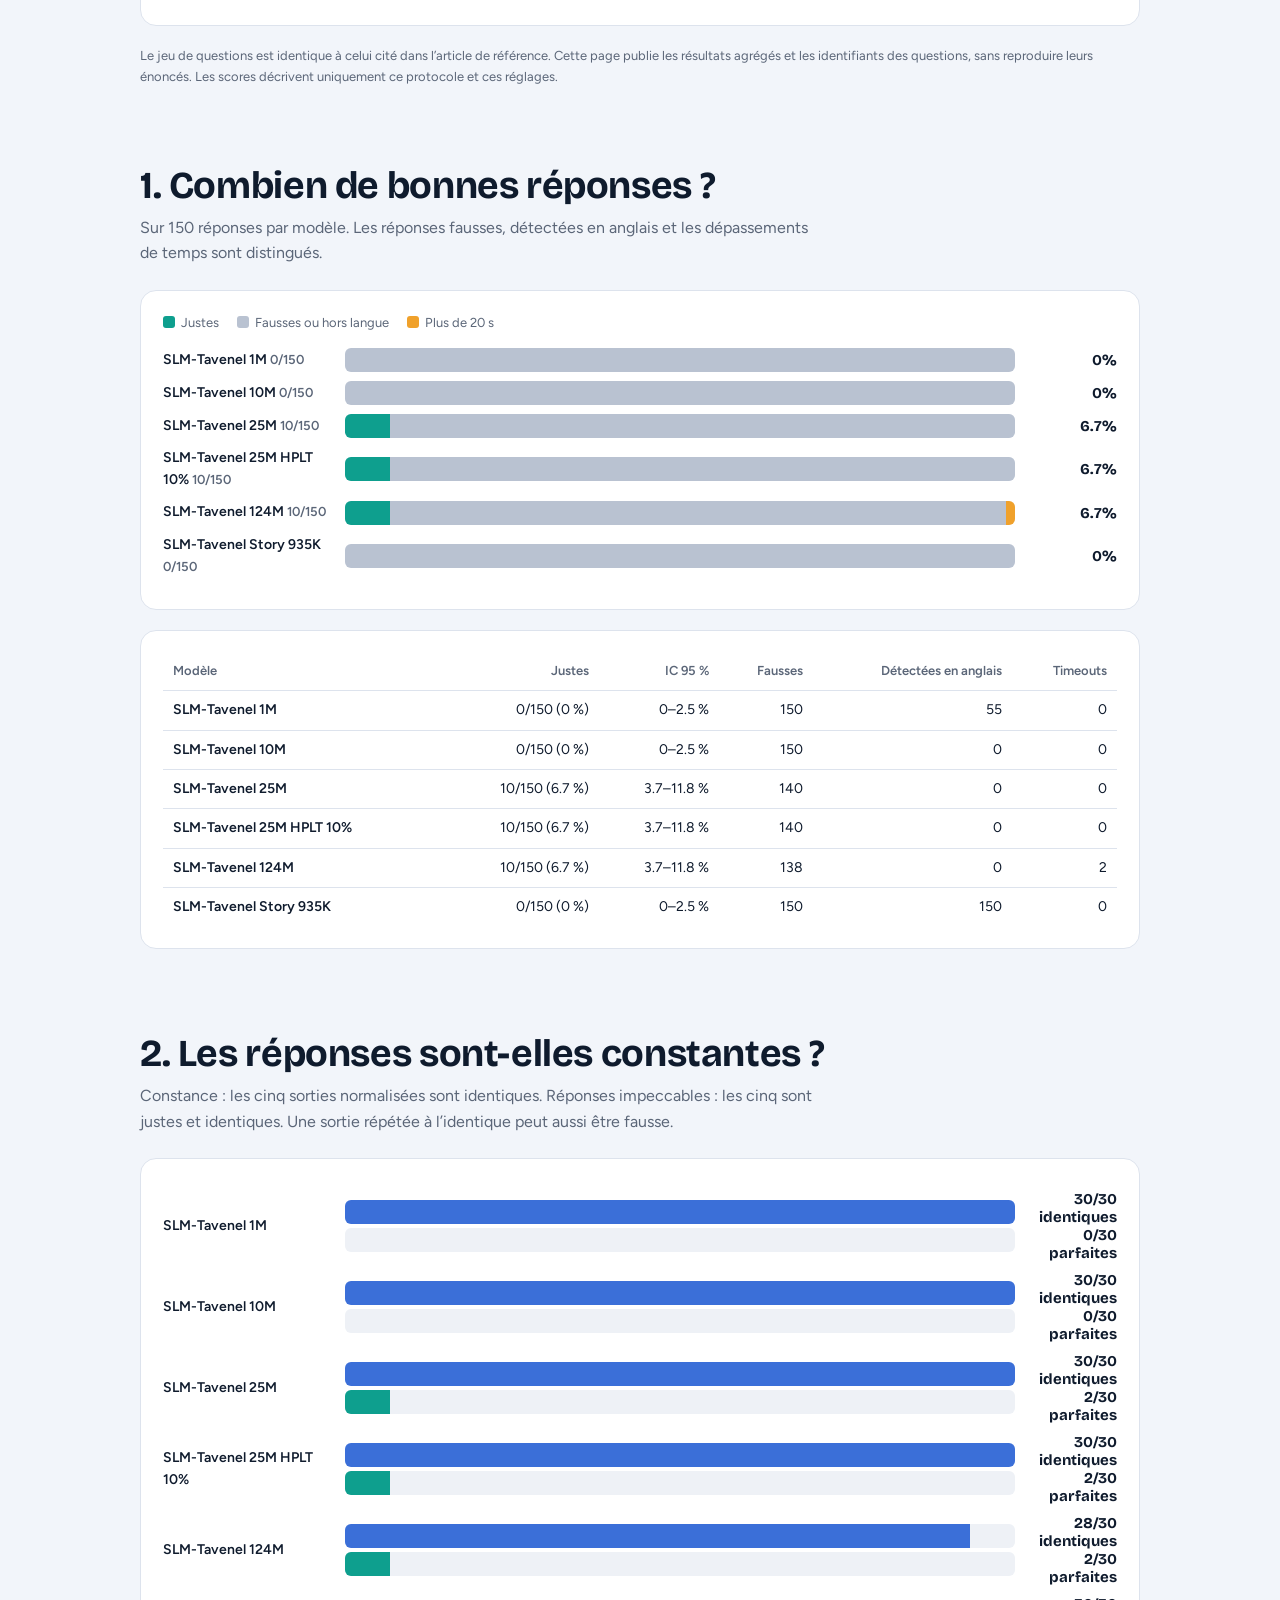
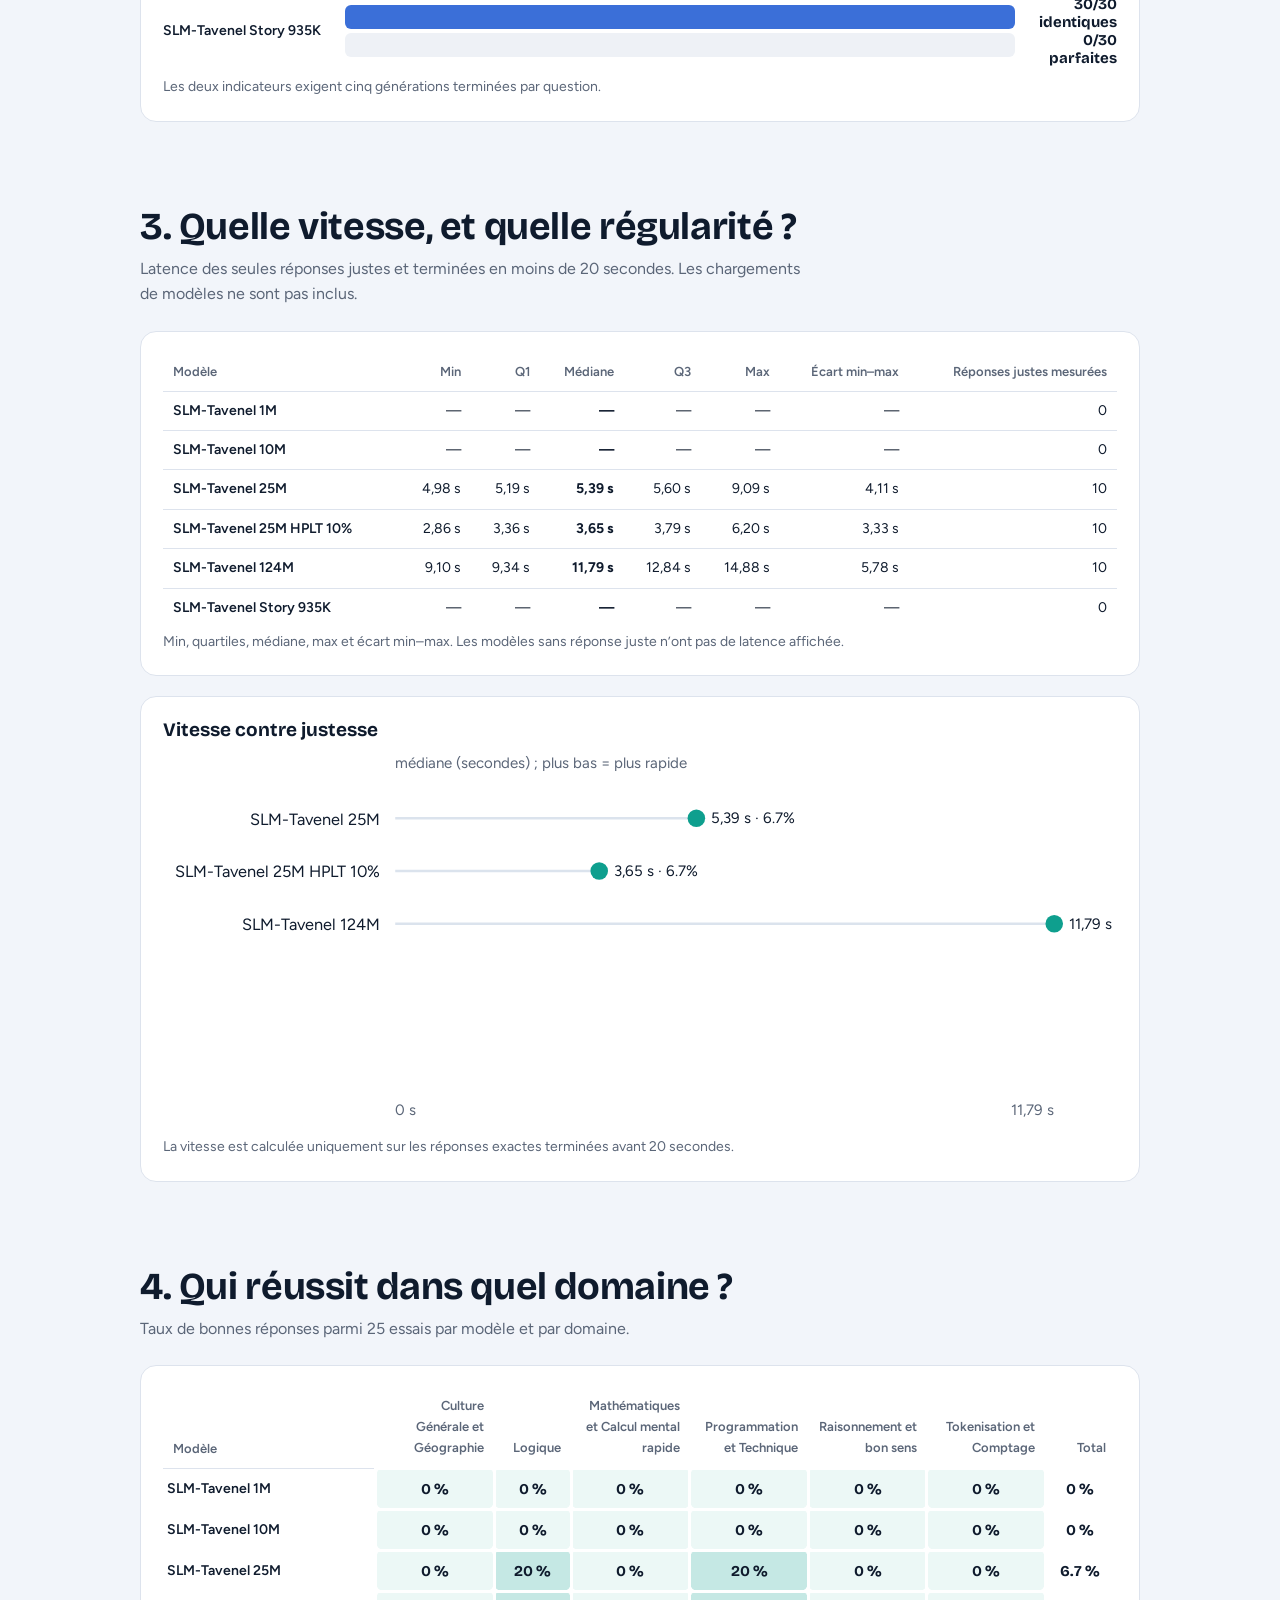
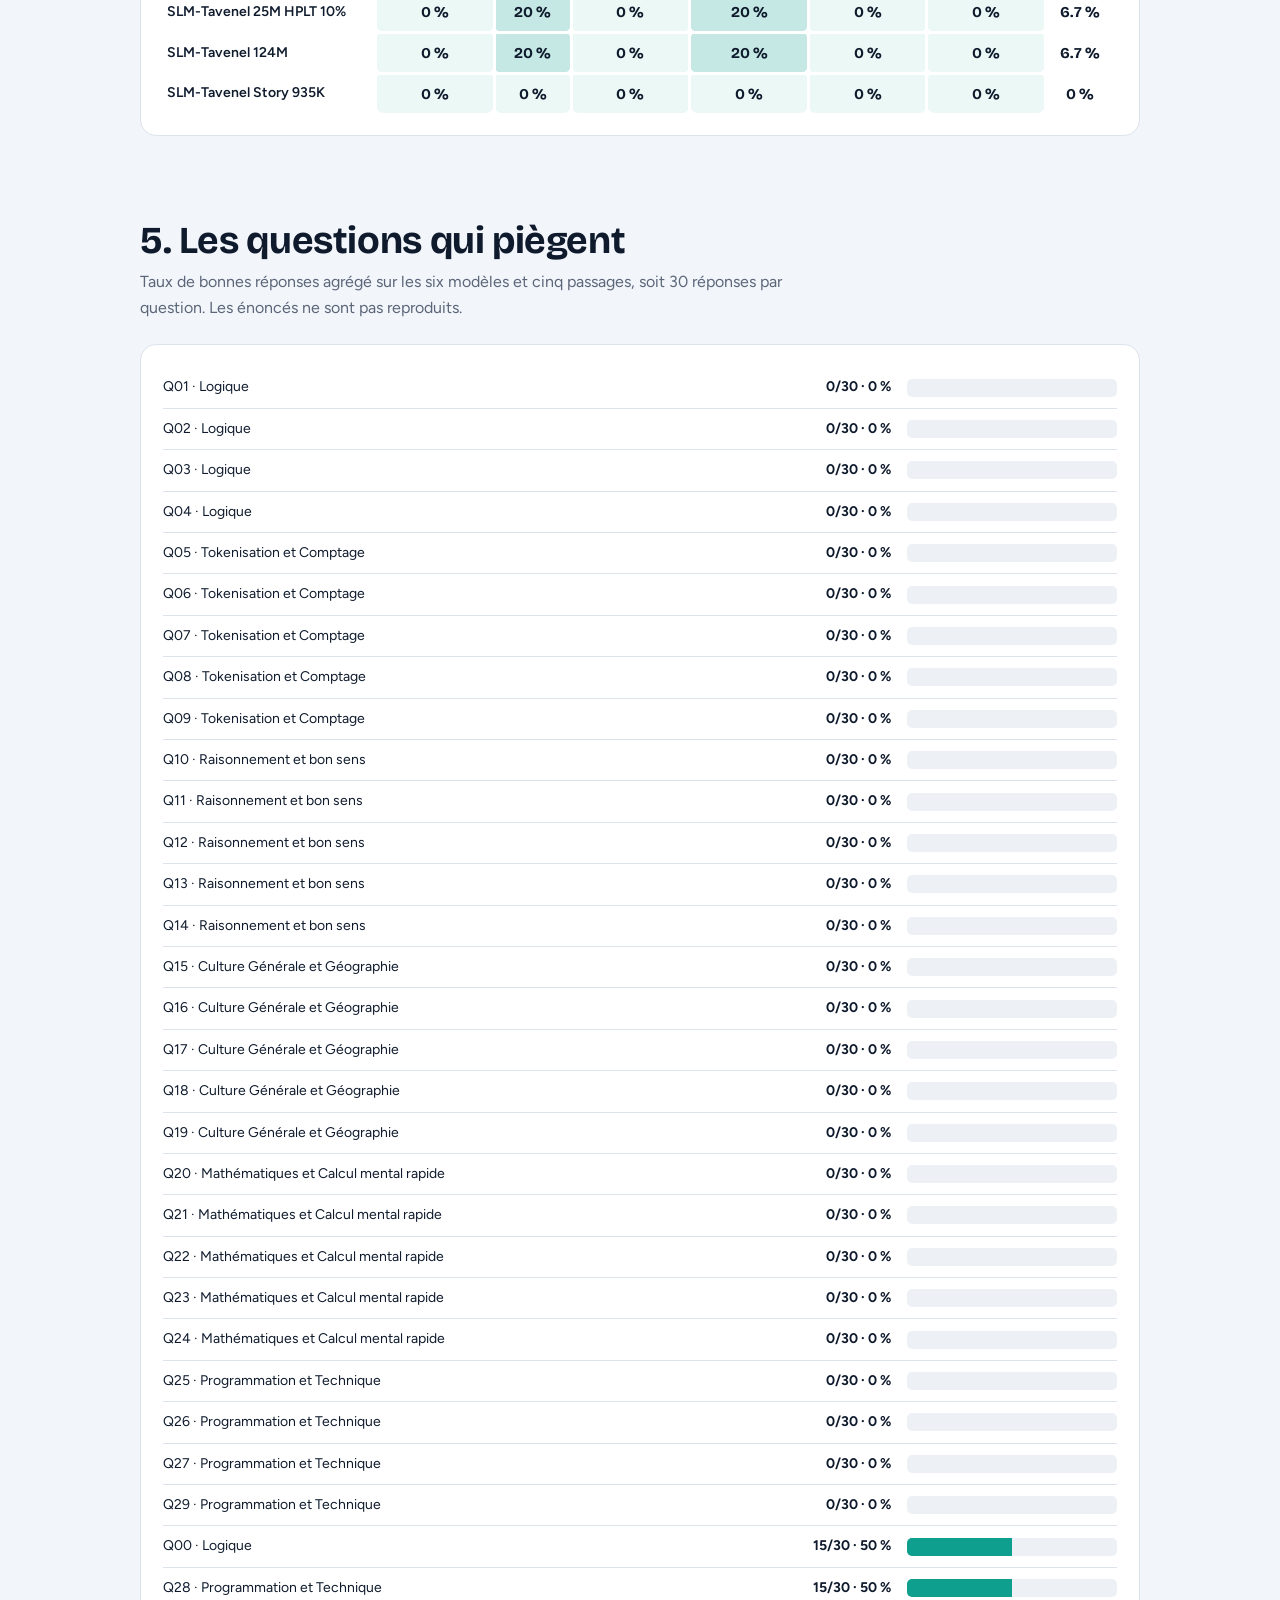
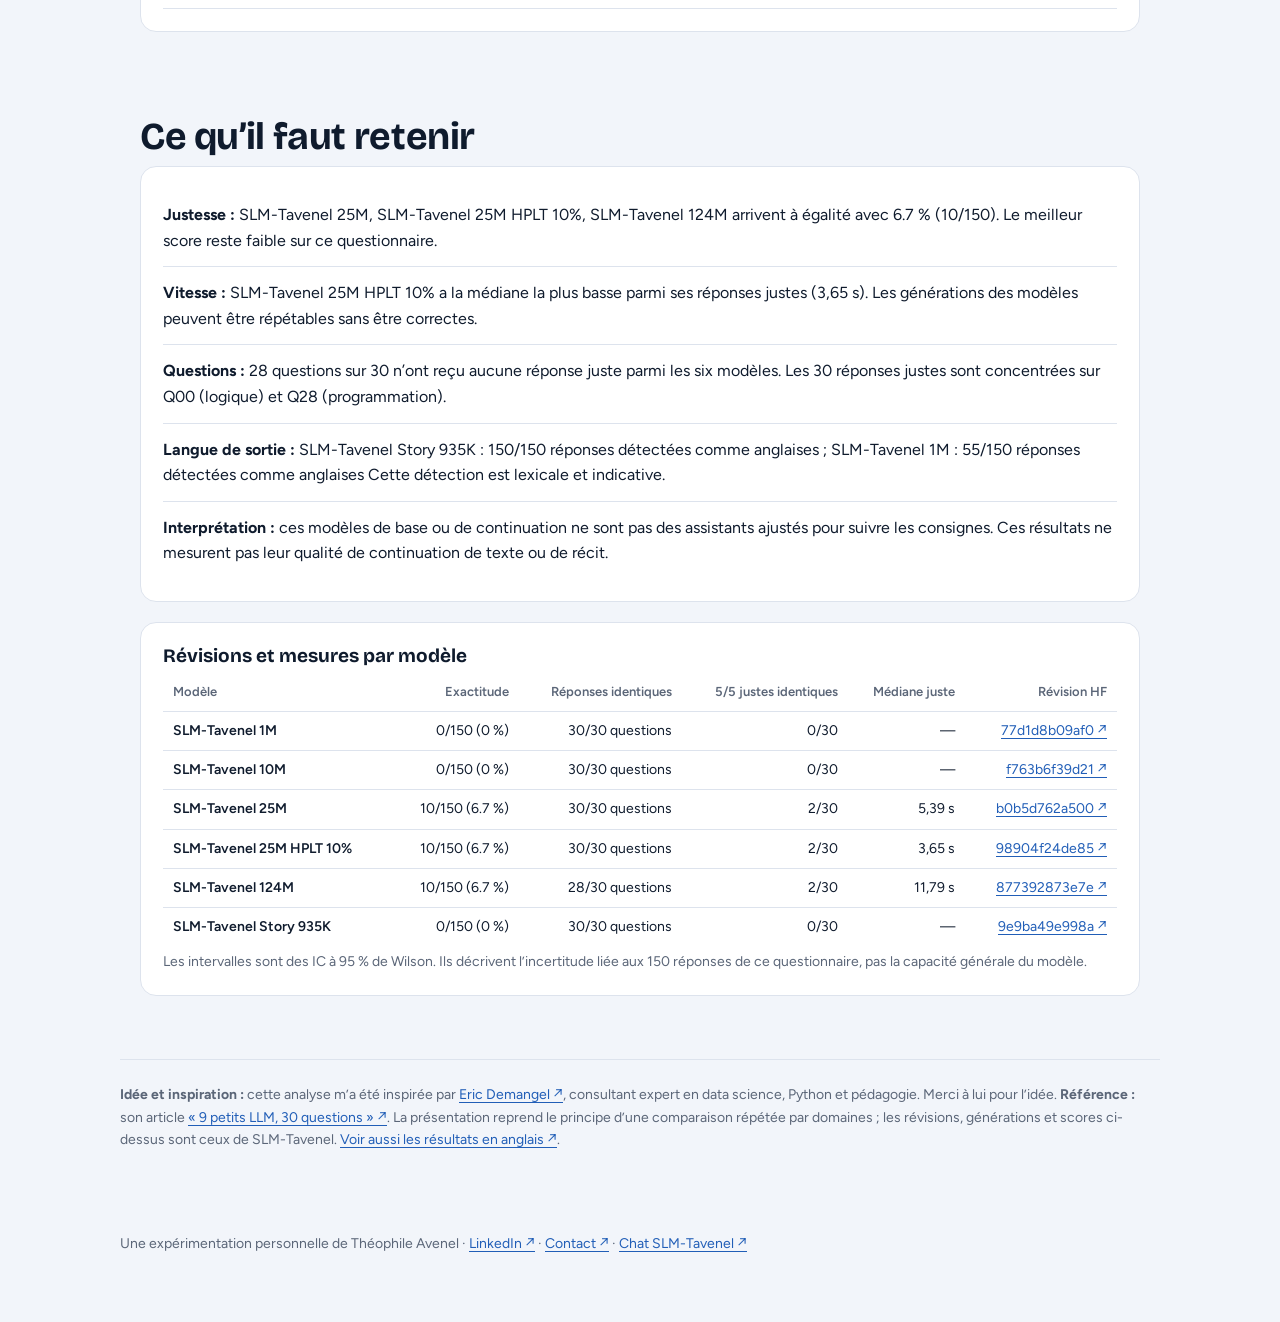
==== commit 4db3b7fb: "Clarify French benchmark results" ====
--- a/Analyses/LLM-locaux-2026/index.html
+++ b/Analyses/LLM-locaux-2026/index.html
@@ -54,7 +54,7 @@
 document.getElementById('domains').innerHTML=`<table class="heat"><thead><tr><th>Modèle</th>${domains.map(d=>`<th>${esc(d)}</th>`).join('')}<th>Total</th></tr></thead><tbody>${M.map(m=>`<tr><td>${esc(m.label)}</td>${domains.map(d=>{const x=m.domains[d],p=x.percent;const a=.08+.82*p/100;return `<td style="background:rgba(14,159,142,${a.toFixed(2)});color:${p>55?'#fff':'#0f1b2d'}">${p.toFixed(0)} %</td>`}).join('')}<td>${m.accuracy} %</td></tr>`).join('')}</tbody></table>`;
 document.getElementById('question-bars').innerHTML=D.questions_data.slice().sort((a,b)=>a.percent-b.percent||a.id-b.id).map(q=>`<div class="qrow"><span class="qname"><span>Q${String(q.id).padStart(2,'0')} · ${esc(q.domain)}</span><b>${q.correct}/${q.total} · ${q.percent.toFixed(0)} %</b></span><div class="qbar" title="${q.correct}/${q.total}">${bar(q.percent,'var(--ok)')}</div></div>`).join('');
 const best=Math.max(...M.map(m=>m.accuracy)), winners=M.filter(m=>m.accuracy===best), fastest=plotted.slice().sort((a,b)=>a.latency.median-b.latency.median)[0], hardest=D.questions_data.filter(q=>q.correct===0).length, langs=M.filter(m=>m.wrong_language>0).sort((a,b)=>b.wrong_language-a.wrong_language);
-document.getElementById('findings').innerHTML=`<div class="finding"><b>Justesse :</b> ${winners.map(m=>esc(m.label)).join(', ')} arrivent à égalité avec ${best} % (10/150). Le meilleur score reste faible sur ce questionnaire.</div><div class="finding"><b>Vitesse :</b> ${fastest?`${esc(fastest.label)} a la médiane la plus basse parmi ses réponses justes (${fmt(fastest.latency.median)}).`: 'pas de latence mesurable.'} Les générations des modèles peuvent être répétables sans être correctes.</div><div class="finding"><b>Questions :</b> ${hardest} questions sur ${D.questions} n’ont reçu aucune réponse juste parmi les six modèles. Les seules réponses correctes se concentrent sur les questions affichées en tête du tableau par domaine.</div><div class="finding"><b>Langue de sortie :</b> ${langs.length?langs.map(m=>`${esc(m.label)} : ${m.wrong_language}/150 réponses détectées comme anglaises`).join(' ; '):'aucune sortie détectée en anglais.'} Cette détection est lexicale et indicative.</div><div class="finding"><b>Interprétation :</b> ces modèles de base ou de continuation ne sont pas des assistants ajustés pour suivre les consignes. Ces résultats ne mesurent pas leur qualité de continuation de texte ou de récit.</div>`;
+document.getElementById('findings').innerHTML=`<div class="finding"><b>Justesse :</b> ${winners.map(m=>esc(m.label)).join(', ')} arrivent à égalité avec ${best} % (10/150). Le meilleur score reste faible sur ce questionnaire.</div><div class="finding"><b>Vitesse :</b> ${fastest?`${esc(fastest.label)} a la médiane la plus basse parmi ses réponses justes (${fmt(fastest.latency.median)}).`: 'pas de latence mesurable.'} Les générations des modèles peuvent être répétables sans être correctes.</div><div class="finding"><b>Questions :</b> ${hardest} questions sur ${D.questions} n’ont reçu aucune réponse juste parmi les six modèles. Les 30 réponses justes sont concentrées sur Q00 (logique) et Q28 (programmation).</div><div class="finding"><b>Langue de sortie :</b> ${langs.length?langs.map(m=>`${esc(m.label)} : ${m.wrong_language}/150 réponses détectées comme anglaises`).join(' ; '):'aucune sortie détectée en anglais.'} Cette détection est lexicale et indicative.</div><div class="finding"><b>Interprétation :</b> ces modèles de base ou de continuation ne sont pas des assistants ajustés pour suivre les consignes. Ces résultats ne mesurent pas leur qualité de continuation de texte ou de récit.</div>`;
 document.getElementById('model-summary').innerHTML=`<thead><tr><th>Modèle</th><th>Exactitude</th><th>Réponses identiques</th><th>5/5 justes identiques</th><th>Médiane juste</th><th>Révision HF</th></tr></thead><tbody>${M.map(m=>`<tr><td>${esc(m.label)}</td><td>${m.correct}/${m.n} (${m.accuracy} %)</td><td>${m.same}/30 questions</td><td>${m.perfect}/30</td><td>${fmt(m.latency.median)}</td><td><a href="https://huggingface.co/${m.repo}/tree/${m.revision}" target="_blank" rel="noopener noreferrer">${m.revision.slice(0,12)} ↗</a></td></tr>`).join('')}</tbody>`;
 })();
 </script>
